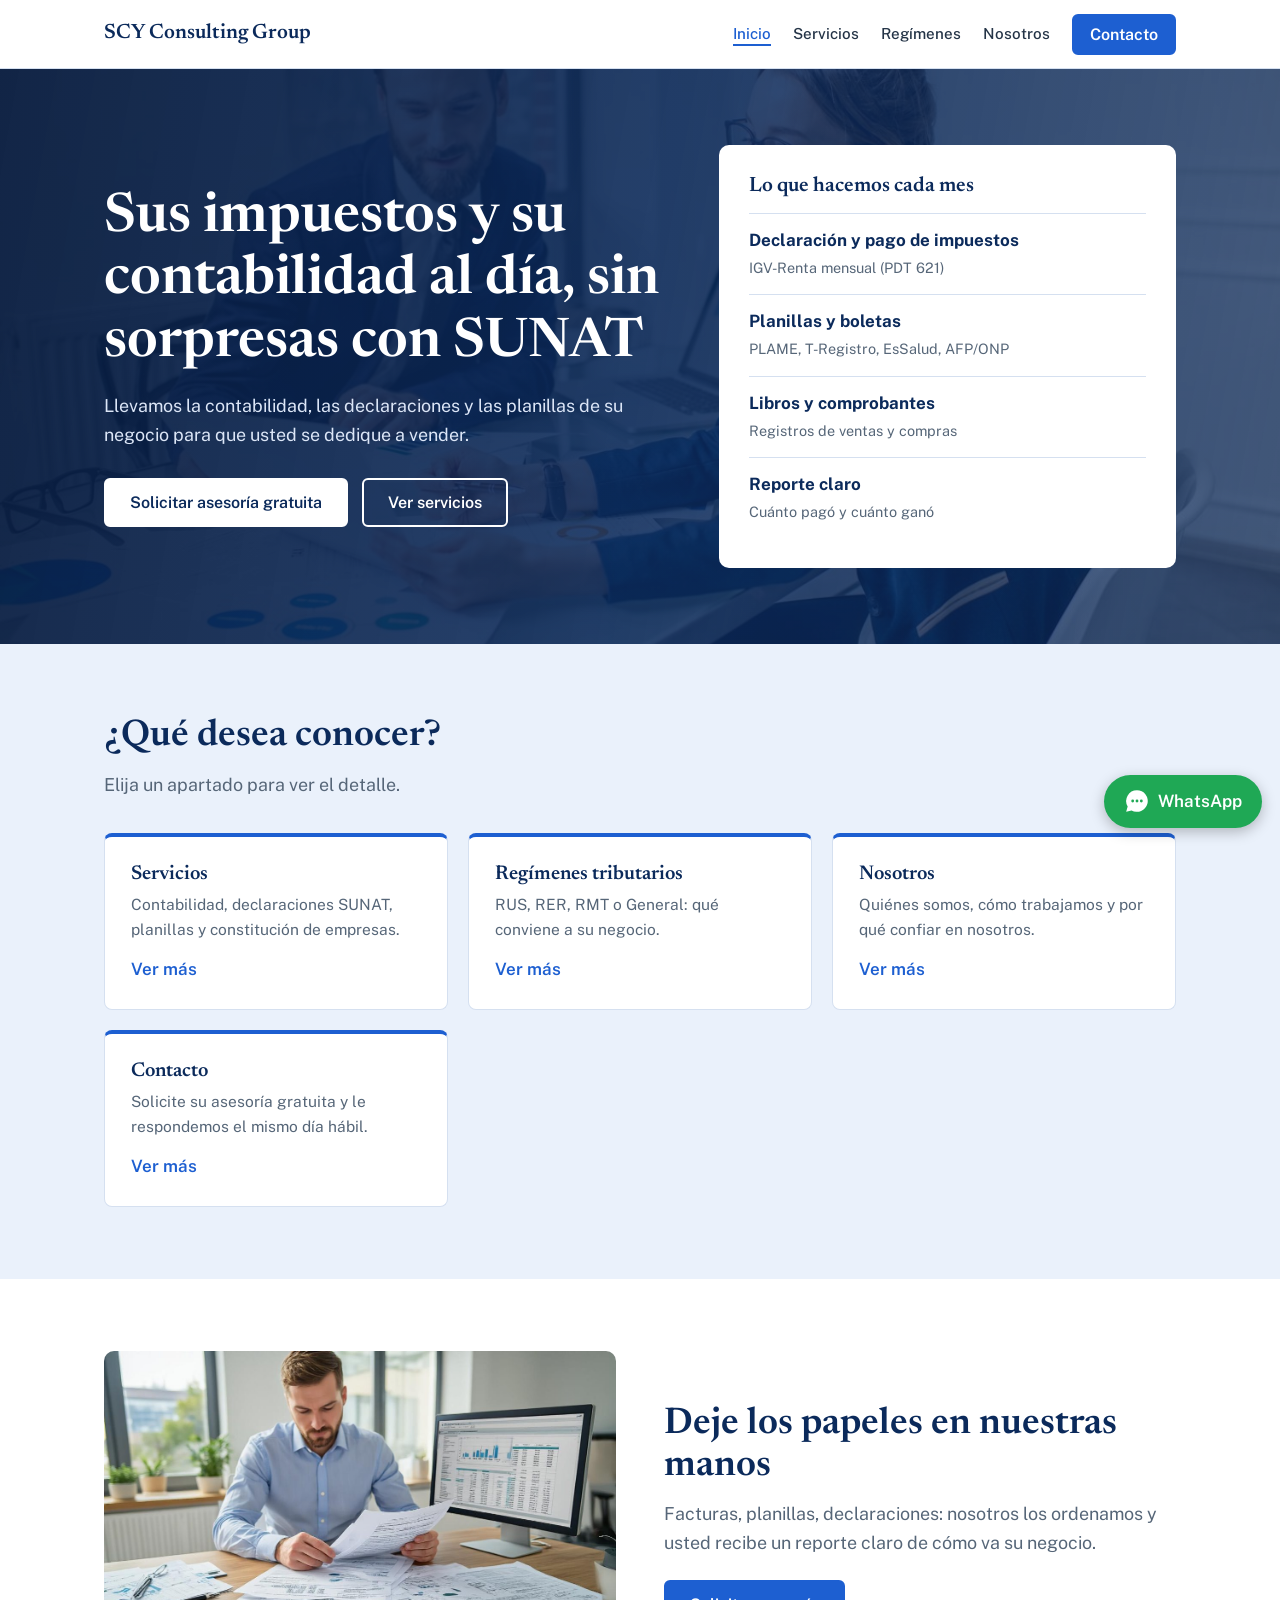
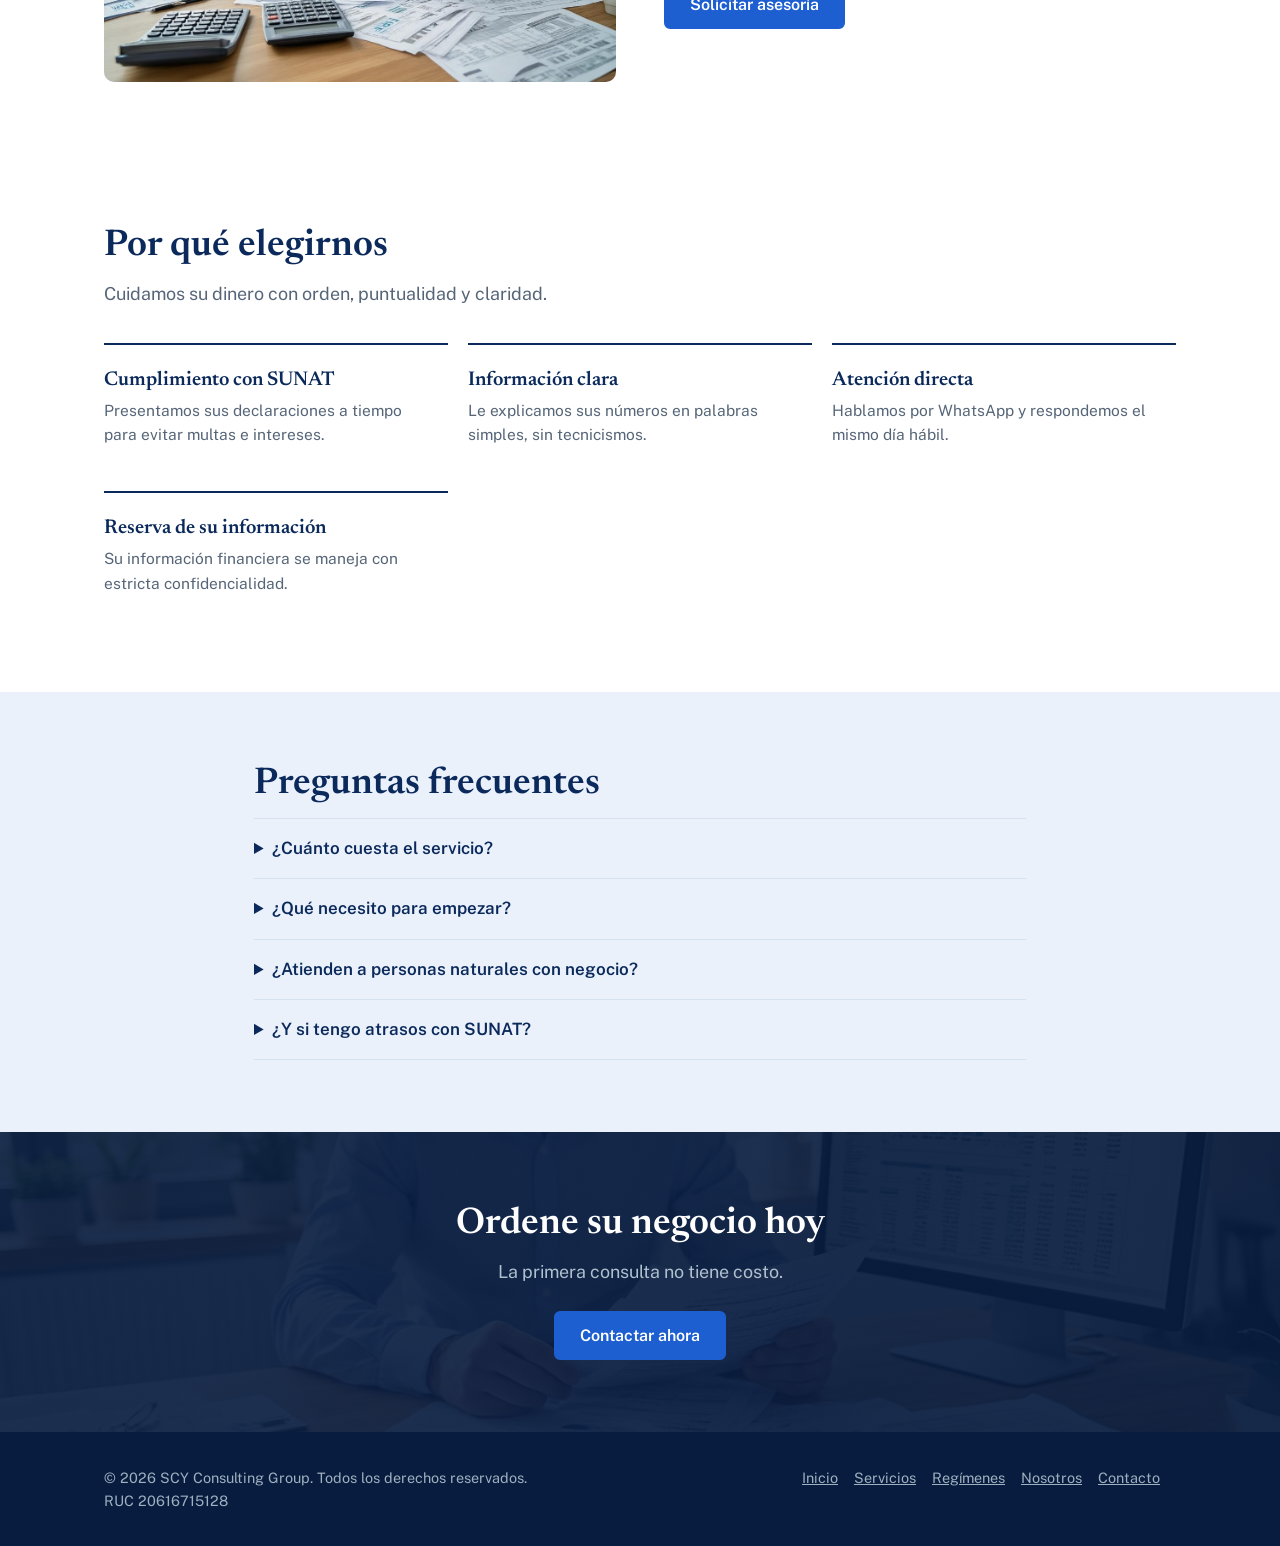
==== index.html @ 553c875e "Add files via upload" ====
<!DOCTYPE html><html lang="es-PE"><head><meta charset="utf-8"><meta name="viewport" content="width=device-width,initial-scale=1"><title>Contabilidad, impuestos y planillas en Perú | SCY Consulting Group</title><meta name="description" content="Estudio contable en Perú: contabilidad, SUNAT, planillas y asesoría tributaria para mypes y empresas.">
<link rel="preconnect" href="https://fonts.googleapis.com"><link rel="preconnect" href="https://fonts.gstatic.com" crossorigin><link href="https://fonts.googleapis.com/css2?family=Newsreader:opsz,wght@6..72,500;6..72,600&family=Public+Sans:wght@400;500;600&display=swap" rel="stylesheet"><link rel="stylesheet" href="styles.css"></head><body><div id="hdr"></div><main><section class="hero"><div class="wrap"><div><h1>Sus impuestos y su contabilidad al día, sin sorpresas con SUNAT</h1><p class="lead">Llevamos la contabilidad, las declaraciones y las planillas de su negocio para que usted se dedique a vender.</p><div class="acciones"><a class="btn" href="contacto.html">Solicitar asesoría gratuita</a><a class="btn sec" href="servicios.html">Ver servicios</a></div></div>
<aside class="panel"><h2>Lo que hacemos cada mes</h2><ul><li><b>Declaración y pago de impuestos</b><span>IGV-Renta mensual (PDT 621)</span></li><li><b>Planillas y boletas</b><span>PLAME, T-Registro, EsSalud, AFP/ONP</span></li><li><b>Libros y comprobantes</b><span>Registros de ventas y compras</span></li><li><b>Reporte claro</b><span>Cuánto pagó y cuánto ganó</span></li></ul></aside></div></section>
<section style="background:var(--arena)"><div class="wrap"><h2>¿Qué desea conocer?</h2><p class="lead">Elija un apartado para ver el detalle.</p><div class="accesos"><a class="acc" href="servicios.html"><h3>Servicios</h3><p>Contabilidad, declaraciones SUNAT, planillas y constitución de empresas.</p><em>Ver más</em></a><a class="acc" href="regimenes.html"><h3>Regímenes tributarios</h3><p>RUS, RER, RMT o General: qué conviene a su negocio.</p><em>Ver más</em></a><a class="acc" href="nosotros.html"><h3>Nosotros</h3><p>Quiénes somos, cómo trabajamos y por qué confiar en nosotros.</p><em>Ver más</em></a><a class="acc" href="contacto.html"><h3>Contacto</h3><p>Solicite su asesoría gratuita y le respondemos el mismo día hábil.</p><em>Ver más</em></a></div></div></section>
<section><div class="wrap dos" style="align-items:center"><img class="foto" src="foto-documentos.jpg" alt="Profesional revisando documentos contables y reportes en su escritorio" width="1200" height="780" loading="lazy"><div><h2>Deje los papeles en nuestras manos</h2><p class="lead">Facturas, planillas, declaraciones: nosotros los ordenamos y usted recibe un reporte claro de cómo va su negocio.</p><p style="margin-top:22px"><a class="btn" href="contacto.html">Solicitar asesoría</a></p></div></div></section><section><div class="wrap"><h2>Por qué elegirnos</h2><p class="lead">Cuidamos su dinero con orden, puntualidad y claridad.</p><div class="accesos"><div class="val"><h3>Cumplimiento con SUNAT</h3><p>Presentamos sus declaraciones a tiempo para evitar multas e intereses.</p></div><div class="val"><h3>Información clara</h3><p>Le explicamos sus números en palabras simples, sin tecnicismos.</p></div><div class="val"><h3>Atención directa</h3><p>Hablamos por WhatsApp y respondemos el mismo día hábil.</p></div><div class="val"><h3>Reserva de su información</h3><p>Su información financiera se maneja con estricta confidencialidad.</p></div></div></div></section><section style="background:var(--arena)"><div class="wrap" style="max-width:820px"><h2>Preguntas frecuentes</h2><details><summary>¿Cuánto cuesta el servicio?</summary><p>Depende de su régimen, la cantidad de comprobantes y de trabajadores. La primera consulta no tiene costo y le damos una propuesta clara.</p></details><details><summary>¿Qué necesito para empezar?</summary><p>Su RUC, su clave SOL y los comprobantes del mes. Le indicamos el resto.</p></details><details><summary>¿Atienden a personas naturales con negocio?</summary><p>Sí. Atendemos personas naturales con negocio, mypes y empresas.</p></details><details><summary>¿Y si tengo atrasos con SUNAT?</summary><p>Revisamos su situación y la regularizamos con un plan ordenado.</p></details></div></section><section class="cta"><div class="wrap"><h2>Ordene su negocio hoy</h2><p class="lead">La primera consulta no tiene costo.</p><a class="btn" href="contacto.html">Contactar ahora</a></div></section></main><div id="ftr"></div><script src="site.js"></script></body></html>
---- styles.css ----
:root{--tinta:#0B2A5B;--verde:#1D5FD1;--verde2:#164AA6;--arena:#EAF1FB;--papel:#FFFFFF;--linea:#D5E0F0;--texto:#243447;--suave:#566678;--serif:'Newsreader',Georgia,serif;--sans:'Public Sans',system-ui,Arial,sans-serif}
*{box-sizing:border-box;margin:0;padding:0}html{scroll-behavior:smooth}
body{font-family:var(--sans);color:var(--texto);background:var(--papel);line-height:1.6;font-size:17px}
a{color:inherit}:focus-visible{outline:3px solid var(--verde);outline-offset:3px}
.wrap{max-width:1120px;margin:0 auto;padding:0 24px}
h1,h2,h3{font-family:var(--serif);color:var(--tinta);line-height:1.15;font-weight:600}
h1{font-size:clamp(2.1rem,5vw,3.4rem)}h2{font-size:clamp(1.6rem,3.2vw,2.3rem);margin-bottom:12px}h3{font-size:1.25rem;margin-bottom:6px}
.lead{font-size:1.12rem;color:var(--suave);max-width:62ch}
.btn{display:inline-block;padding:13px 24px;border-radius:6px;font:600 1rem var(--sans);text-decoration:none;border:2px solid var(--verde);background:var(--verde);color:#fff;cursor:pointer}
.btn:hover{background:var(--verde2);border-color:var(--verde2)}.btn.sec{background:transparent;color:var(--verde)}.btn.sec:hover{background:var(--verde);color:#fff}
section{padding:72px 0}
header{border-bottom:1px solid var(--linea);background:var(--papel);position:sticky;top:0;z-index:20}
.nav{display:flex;align-items:center;justify-content:space-between;min-height:68px;gap:16px;flex-wrap:wrap}
.logo{font-family:var(--serif);font-size:1.3rem;font-weight:600;color:var(--tinta);text-decoration:none}.logo span{color:var(--verde)}
nav ul{display:flex;gap:22px;list-style:none;align-items:center;flex-wrap:wrap}
nav a{text-decoration:none;font-size:.95rem;font-weight:500;padding:4px 0}nav a:hover,nav a.on{color:var(--verde);box-shadow:inset 0 -2px var(--verde)}
nav a.btn{padding:9px 16px;color:#fff;box-shadow:none}
.banda{background:var(--arena);padding:56px 0}.banda h1{font-size:clamp(1.9rem,4vw,2.8rem);margin-bottom:10px}
.hero{padding:76px 0}.hero .wrap{display:grid;grid-template-columns:1.1fr .9fr;gap:56px;align-items:center}
.hero h1{margin-bottom:18px}.acciones{display:flex;gap:14px;flex-wrap:wrap;margin-top:28px}
.panel{background:var(--tinta);color:#E8EEF3;border-radius:10px;padding:30px}.panel h2{color:#fff;font-size:1.3rem}
.panel ul{list-style:none;margin-top:14px}.panel li{padding:13px 0;border-top:1px solid rgba(255,255,255,.15)}.panel b{display:block;color:#fff}.panel span{color:#AFC0CE;font-size:.9rem}
.accesos{display:grid;grid-template-columns:repeat(3,1fr);gap:20px;margin-top:34px}
.acc{display:block;background:#fff;border:1px solid var(--linea);border-top:4px solid var(--verde);border-radius:8px;padding:26px;text-decoration:none}
.acc:hover{border-top-color:var(--tinta);box-shadow:0 6px 18px rgba(11,42,91,.14)}.acc p{color:var(--suave);font-size:.97rem;margin-bottom:14px}.acc em{font-style:normal;font-weight:600;color:var(--verde)}
.cta{background:var(--tinta);color:#fff;text-align:center}.cta h2{color:#fff}.cta p{color:#AFC0CE;margin:0 auto 24px}
.dos{display:grid;grid-template-columns:1fr 1fr;gap:48px}
.lista{list-style:none}.lista li{padding:16px 0;border-top:1px solid var(--linea)}.lista b{color:var(--tinta)}
.serv{padding:30px 0;border-top:2px solid var(--tinta);display:grid;grid-template-columns:1fr 2fr;gap:30px;scroll-margin-top:90px}.serv ul{padding-left:20px;color:var(--suave)}
.tw{overflow-x:auto;margin-top:30px}table{width:100%;border-collapse:collapse;min-width:640px;background:#fff}
th,td{text-align:left;padding:15px 18px;border-bottom:1px solid var(--linea);font-size:.96rem;vertical-align:top}th{background:var(--tinta);color:#fff}td:first-child{font-weight:600;color:var(--tinta)}
.nota{margin-top:14px;font-size:.9rem;color:var(--suave)}
.datos{list-style:none;margin-top:24px}.datos li{padding:14px 0;border-top:1px solid var(--linea)}.datos b{display:block;font-size:.88rem;color:var(--suave);font-weight:500}
form{background:#fff;border:1px solid var(--linea);border-radius:10px;padding:28px}label{display:block;font-weight:600;font-size:.92rem;margin-bottom:6px;color:var(--tinta)}
input,select,textarea{width:100%;padding:12px 14px;border:1px solid #B4C3DA;border-radius:6px;font:inherit;margin-bottom:16px;background:#fff}textarea{min-height:100px}form .btn{width:100%}
footer{background:#081C3F;color:#9FB0BF;padding:34px 0;font-size:.9rem}footer .wrap{display:flex;justify-content:space-between;gap:20px;flex-wrap:wrap}footer a{margin-right:16px}
.wa{position:fixed;right:18px;bottom:72px;z-index:30;background:#1FA855;color:#fff;text-decoration:none;font-weight:600;padding:13px 20px;border-radius:999px;box-shadow:0 4px 14px rgba(0,0,0,.25)}
@media(max-width:860px){.hero .wrap,.dos,.serv{grid-template-columns:1fr;gap:28px}.accesos{grid-template-columns:1fr 1fr}}
@media(max-width:560px){section{padding:52px 0}.accesos{grid-template-columns:1fr}nav ul{gap:14px}}
@media(prefers-reduced-motion:reduce){html{scroll-behavior:auto}}
.val{padding:24px 24px 24px 0;border-top:2px solid var(--tinta)}.val p{color:var(--suave);font-size:.97rem}details{border-top:1px solid var(--linea);padding:16px 0}details:last-child{border-bottom:1px solid var(--linea)}summary{cursor:pointer;font-weight:600;color:var(--tinta)}details p{margin-top:10px;color:var(--suave);max-width:70ch}
.foto{width:100%;height:auto;display:block;border-radius:10px}
.wa{display:flex;align-items:center;gap:8px}
@media(max-width:560px){.wa span{display:none}.wa{padding:14px;border-radius:50%}}
.hero{background:linear-gradient(100deg,rgba(8,28,63,.95) 0%,rgba(11,42,91,.88) 50%,rgba(11,42,91,.7) 100%),url(foto-equipo.jpg) center/cover no-repeat}
.hero h1{color:#fff}.hero .lead{color:#DCE6F7}
.hero .btn:not(.sec){background:#fff;color:var(--tinta);border-color:#fff}.hero .btn:not(.sec):hover{background:#EAF1FB;border-color:#EAF1FB}
.hero .btn.sec{color:#fff;border-color:#fff}.hero .btn.sec:hover{background:#fff;color:var(--tinta)}
.hero .panel{background:#fff;color:var(--texto)}.hero .panel h2,.hero .panel b{color:var(--tinta)}.hero .panel li{border-top-color:var(--linea)}.hero .panel span{color:var(--suave)}
.banda.f1,.banda.f2,.banda.f3,.banda.f4{padding:92px 0}
.banda.f1{background:linear-gradient(100deg,rgba(8,28,63,.93),rgba(11,42,91,.78)),url(foto-documentos.jpg) center 35%/cover}
.banda.f2{background:linear-gradient(100deg,rgba(8,28,63,.93),rgba(11,42,91,.78)),url(foto-equipo.jpg) left bottom/cover}
.banda.f3{background:linear-gradient(100deg,rgba(8,28,63,.93),rgba(11,42,91,.78)),url(foto-equipo.jpg) right center/cover}
.banda.f4{background:linear-gradient(100deg,rgba(8,28,63,.93),rgba(11,42,91,.78)),url(foto-documentos.jpg) right center/cover}
.banda.f1 h1,.banda.f2 h1,.banda.f3 h1,.banda.f4 h1{color:#fff}.banda.f1 .lead,.banda.f2 .lead,.banda.f3 .lead,.banda.f4 .lead{color:#DCE6F7}
.cta{background:linear-gradient(rgba(8,28,63,.91),rgba(8,28,63,.91)),url(foto-documentos.jpg) center/cover}
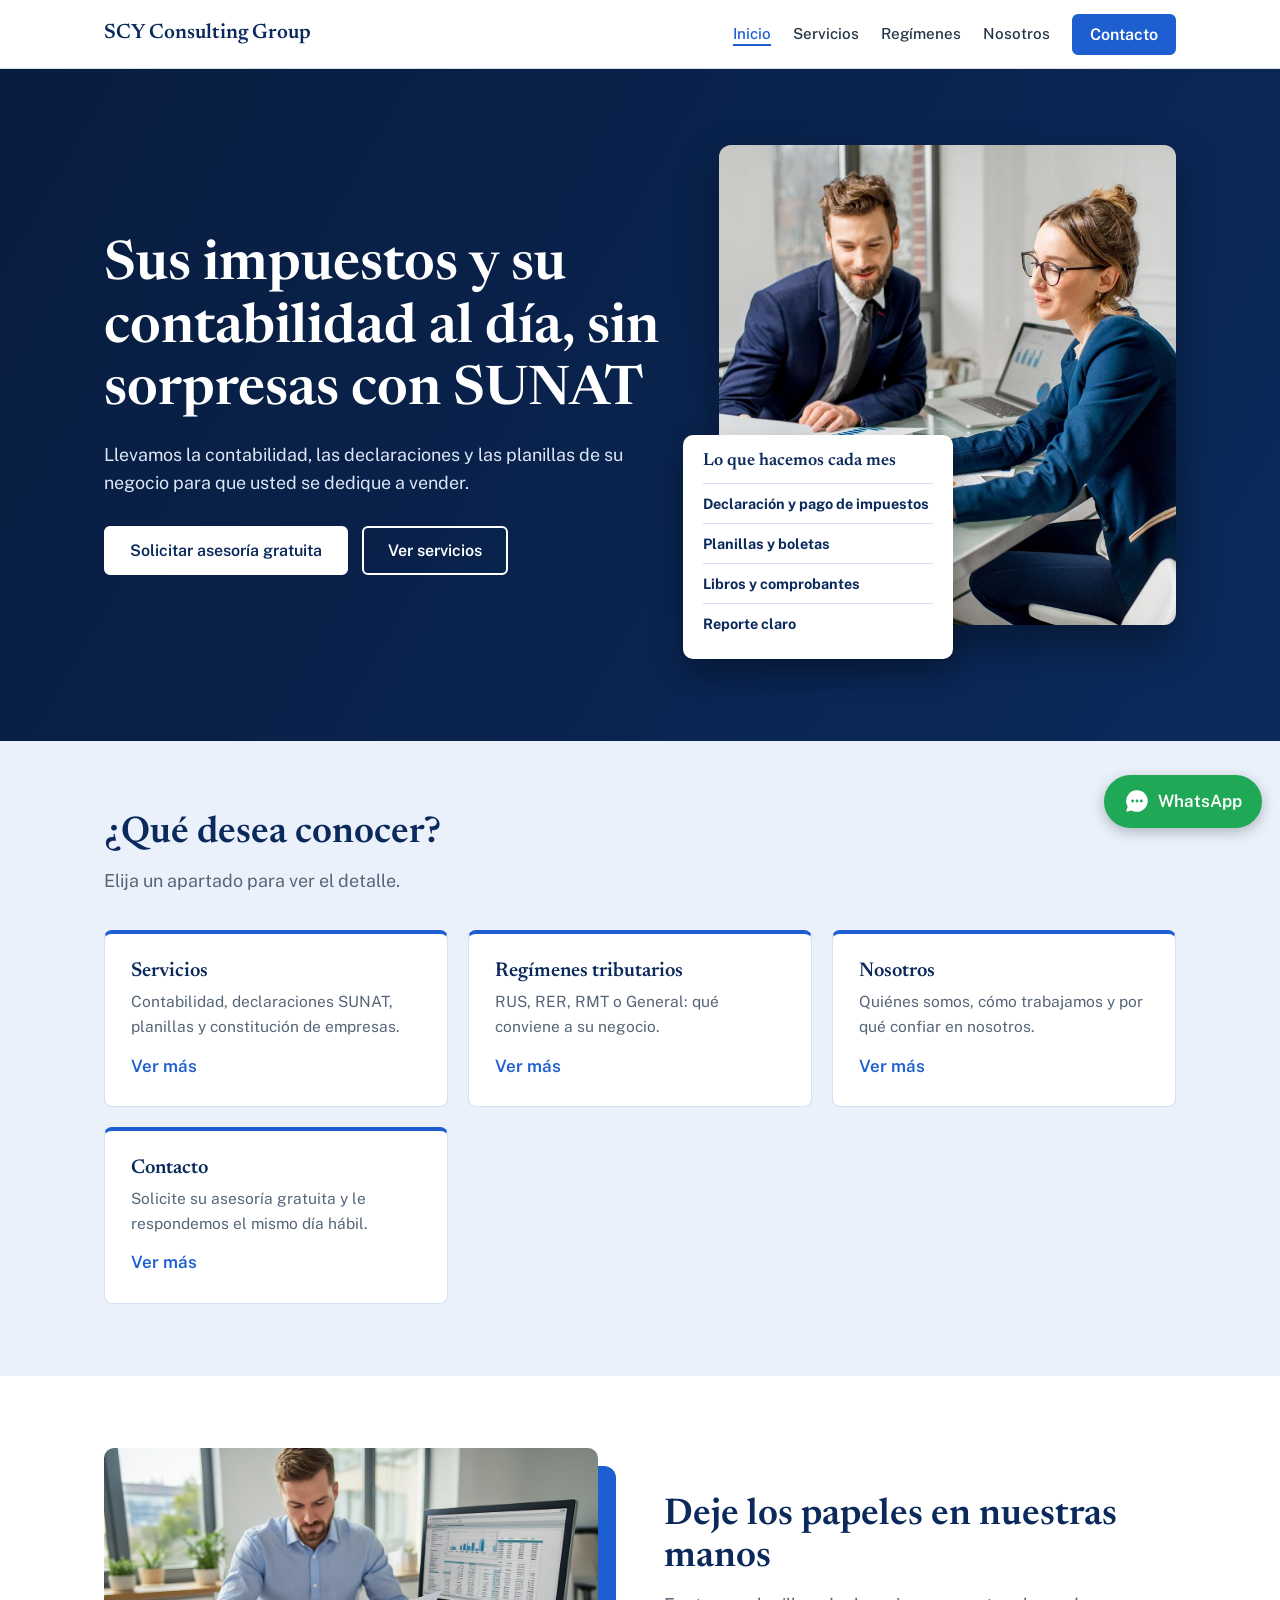
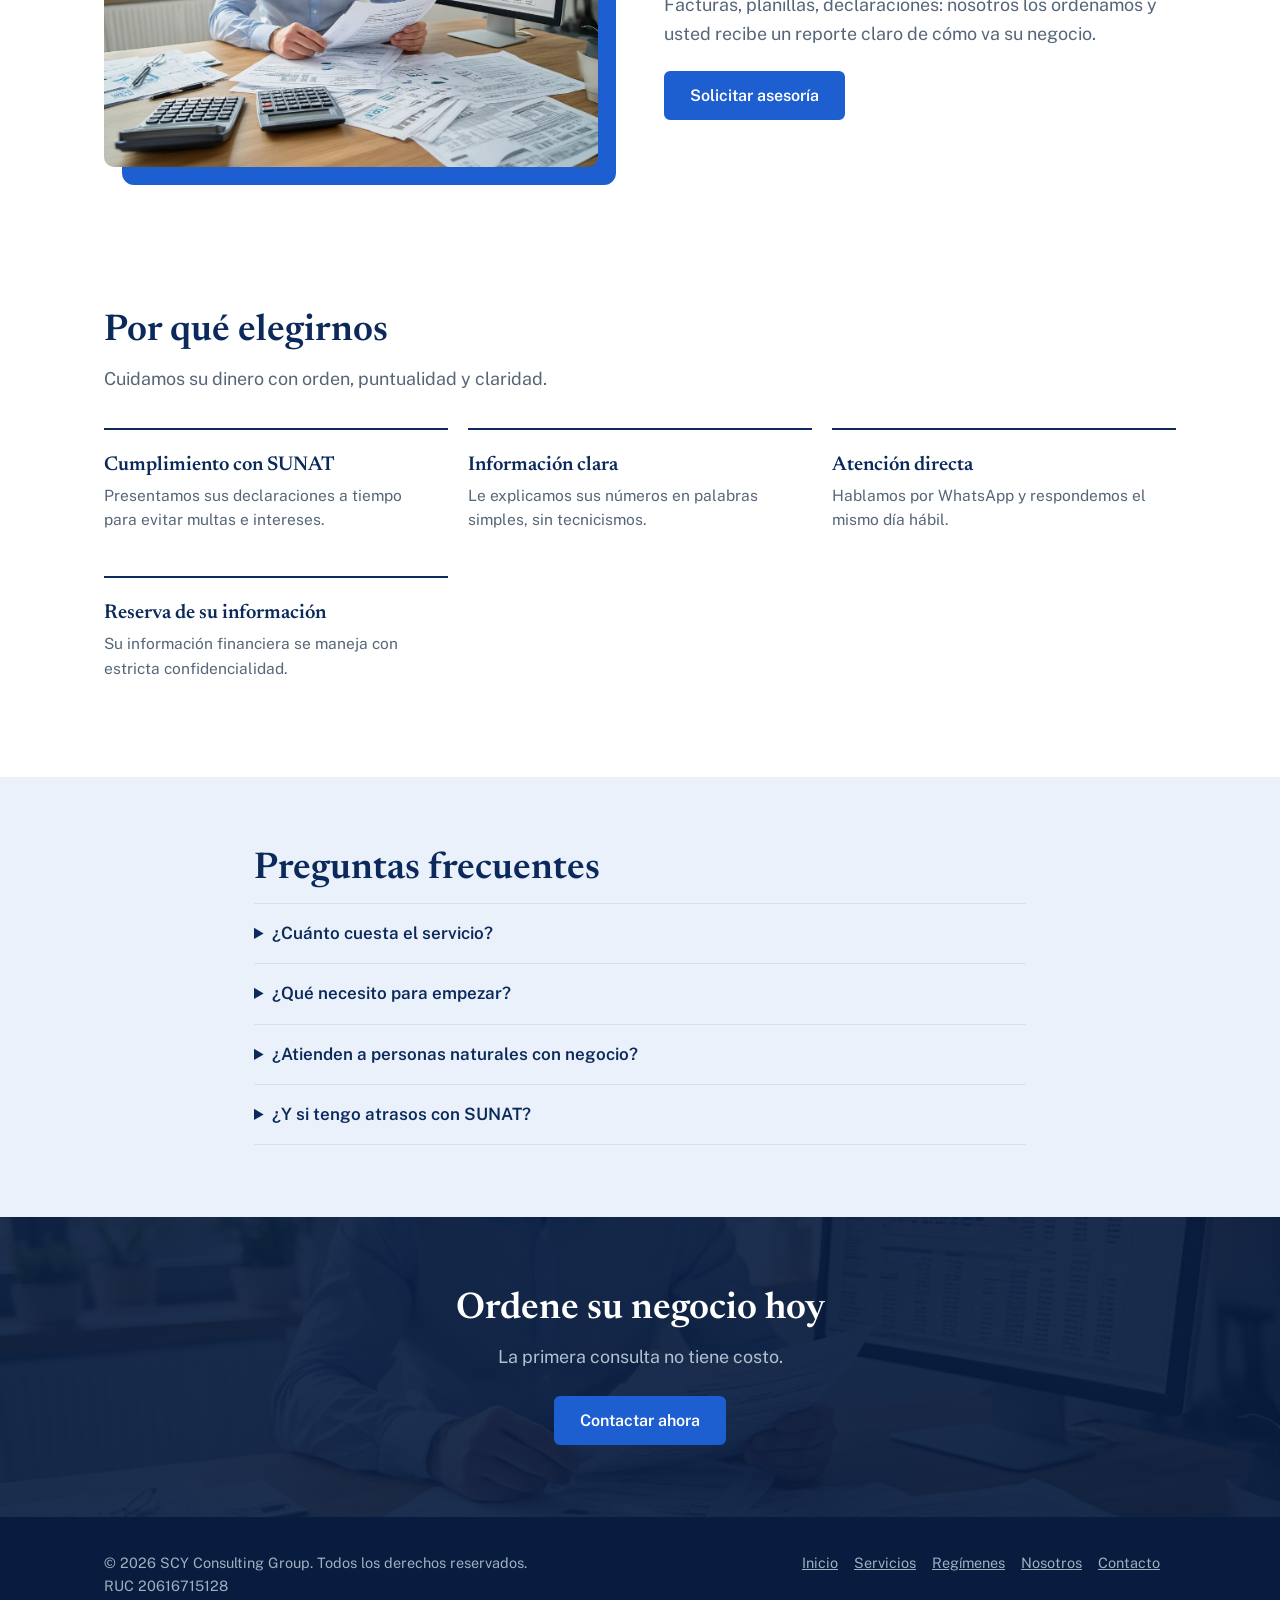
==== commit e01d959a: "Add files via upload" ====
--- a/index.html
+++ b/index.html
@@ -1,5 +1,5 @@
 <!DOCTYPE html><html lang="es-PE"><head><meta charset="utf-8"><meta name="viewport" content="width=device-width,initial-scale=1"><title>Contabilidad, impuestos y planillas en Perú | SCY Consulting Group</title><meta name="description" content="Estudio contable en Perú: contabilidad, SUNAT, planillas y asesoría tributaria para mypes y empresas.">
 <link rel="preconnect" href="https://fonts.googleapis.com"><link rel="preconnect" href="https://fonts.gstatic.com" crossorigin><link href="https://fonts.googleapis.com/css2?family=Newsreader:opsz,wght@6..72,500;6..72,600&family=Public+Sans:wght@400;500;600&display=swap" rel="stylesheet"><link rel="stylesheet" href="styles.css"></head><body><div id="hdr"></div><main><section class="hero"><div class="wrap"><div><h1>Sus impuestos y su contabilidad al día, sin sorpresas con SUNAT</h1><p class="lead">Llevamos la contabilidad, las declaraciones y las planillas de su negocio para que usted se dedique a vender.</p><div class="acciones"><a class="btn" href="contacto.html">Solicitar asesoría gratuita</a><a class="btn sec" href="servicios.html">Ver servicios</a></div></div>
-<aside class="panel"><h2>Lo que hacemos cada mes</h2><ul><li><b>Declaración y pago de impuestos</b><span>IGV-Renta mensual (PDT 621)</span></li><li><b>Planillas y boletas</b><span>PLAME, T-Registro, EsSalud, AFP/ONP</span></li><li><b>Libros y comprobantes</b><span>Registros de ventas y compras</span></li><li><b>Reporte claro</b><span>Cuánto pagó y cuánto ganó</span></li></ul></aside></div></section>
+<div class="herofoto"><img src="foto-equipo.jpg" alt="Asesores contables reunidos revisando reportes financieros" width="1200" height="800"><aside class="panel"><h2>Lo que hacemos cada mes</h2><ul><li><b>Declaración y pago de impuestos</b><span>IGV-Renta mensual (PDT 621)</span></li><li><b>Planillas y boletas</b><span>PLAME, T-Registro, EsSalud, AFP/ONP</span></li><li><b>Libros y comprobantes</b><span>Registros de ventas y compras</span></li><li><b>Reporte claro</b><span>Cuánto pagó y cuánto ganó</span></li></ul></aside></div></div></section>
 <section style="background:var(--arena)"><div class="wrap"><h2>¿Qué desea conocer?</h2><p class="lead">Elija un apartado para ver el detalle.</p><div class="accesos"><a class="acc" href="servicios.html"><h3>Servicios</h3><p>Contabilidad, declaraciones SUNAT, planillas y constitución de empresas.</p><em>Ver más</em></a><a class="acc" href="regimenes.html"><h3>Regímenes tributarios</h3><p>RUS, RER, RMT o General: qué conviene a su negocio.</p><em>Ver más</em></a><a class="acc" href="nosotros.html"><h3>Nosotros</h3><p>Quiénes somos, cómo trabajamos y por qué confiar en nosotros.</p><em>Ver más</em></a><a class="acc" href="contacto.html"><h3>Contacto</h3><p>Solicite su asesoría gratuita y le respondemos el mismo día hábil.</p><em>Ver más</em></a></div></div></section>
-<section><div class="wrap dos" style="align-items:center"><img class="foto" src="foto-documentos.jpg" alt="Profesional revisando documentos contables y reportes en su escritorio" width="1200" height="780" loading="lazy"><div><h2>Deje los papeles en nuestras manos</h2><p class="lead">Facturas, planillas, declaraciones: nosotros los ordenamos y usted recibe un reporte claro de cómo va su negocio.</p><p style="margin-top:22px"><a class="btn" href="contacto.html">Solicitar asesoría</a></p></div></div></section><section><div class="wrap"><h2>Por qué elegirnos</h2><p class="lead">Cuidamos su dinero con orden, puntualidad y claridad.</p><div class="accesos"><div class="val"><h3>Cumplimiento con SUNAT</h3><p>Presentamos sus declaraciones a tiempo para evitar multas e intereses.</p></div><div class="val"><h3>Información clara</h3><p>Le explicamos sus números en palabras simples, sin tecnicismos.</p></div><div class="val"><h3>Atención directa</h3><p>Hablamos por WhatsApp y respondemos el mismo día hábil.</p></div><div class="val"><h3>Reserva de su información</h3><p>Su información financiera se maneja con estricta confidencialidad.</p></div></div></div></section><section style="background:var(--arena)"><div class="wrap" style="max-width:820px"><h2>Preguntas frecuentes</h2><details><summary>¿Cuánto cuesta el servicio?</summary><p>Depende de su régimen, la cantidad de comprobantes y de trabajadores. La primera consulta no tiene costo y le damos una propuesta clara.</p></details><details><summary>¿Qué necesito para empezar?</summary><p>Su RUC, su clave SOL y los comprobantes del mes. Le indicamos el resto.</p></details><details><summary>¿Atienden a personas naturales con negocio?</summary><p>Sí. Atendemos personas naturales con negocio, mypes y empresas.</p></details><details><summary>¿Y si tengo atrasos con SUNAT?</summary><p>Revisamos su situación y la regularizamos con un plan ordenado.</p></details></div></section><section class="cta"><div class="wrap"><h2>Ordene su negocio hoy</h2><p class="lead">La primera consulta no tiene costo.</p><a class="btn" href="contacto.html">Contactar ahora</a></div></section></main><div id="ftr"></div><script src="site.js"></script></body></html>+<section><div class="wrap dos" style="align-items:center"><div class="marco"><img class="foto" src="foto-documentos.jpg" alt="Profesional revisando documentos contables y reportes en su escritorio" width="1200" height="780" loading="lazy"></div><div><h2>Deje los papeles en nuestras manos</h2><p class="lead">Facturas, planillas, declaraciones: nosotros los ordenamos y usted recibe un reporte claro de cómo va su negocio.</p><p style="margin-top:22px"><a class="btn" href="contacto.html">Solicitar asesoría</a></p></div></div></section><section><div class="wrap"><h2>Por qué elegirnos</h2><p class="lead">Cuidamos su dinero con orden, puntualidad y claridad.</p><div class="accesos"><div class="val"><h3>Cumplimiento con SUNAT</h3><p>Presentamos sus declaraciones a tiempo para evitar multas e intereses.</p></div><div class="val"><h3>Información clara</h3><p>Le explicamos sus números en palabras simples, sin tecnicismos.</p></div><div class="val"><h3>Atención directa</h3><p>Hablamos por WhatsApp y respondemos el mismo día hábil.</p></div><div class="val"><h3>Reserva de su información</h3><p>Su información financiera se maneja con estricta confidencialidad.</p></div></div></div></section><section style="background:var(--arena)"><div class="wrap" style="max-width:820px"><h2>Preguntas frecuentes</h2><details><summary>¿Cuánto cuesta el servicio?</summary><p>Depende de su régimen, la cantidad de comprobantes y de trabajadores. La primera consulta no tiene costo y le damos una propuesta clara.</p></details><details><summary>¿Qué necesito para empezar?</summary><p>Su RUC, su clave SOL y los comprobantes del mes. Le indicamos el resto.</p></details><details><summary>¿Atienden a personas naturales con negocio?</summary><p>Sí. Atendemos personas naturales con negocio, mypes y empresas.</p></details><details><summary>¿Y si tengo atrasos con SUNAT?</summary><p>Revisamos su situación y la regularizamos con un plan ordenado.</p></details></div></section><section class="cta"><div class="wrap"><h2>Ordene su negocio hoy</h2><p class="lead">La primera consulta no tiene costo.</p><a class="btn" href="contacto.html">Contactar ahora</a></div></section></main><div id="ftr"></div><script src="site.js"></script></body></html>
--- a/styles.css
+++ b/styles.css
@@ -54,3 +54,13 @@
 .banda.f4{background:linear-gradient(100deg,rgba(8,28,63,.93),rgba(11,42,91,.78)),url(foto-documentos.jpg) right center/cover}
 .banda.f1 h1,.banda.f2 h1,.banda.f3 h1,.banda.f4 h1{color:#fff}.banda.f1 .lead,.banda.f2 .lead,.banda.f3 .lead,.banda.f4 .lead{color:#DCE6F7}
 .cta{background:linear-gradient(rgba(8,28,63,.91),rgba(8,28,63,.91)),url(foto-documentos.jpg) center/cover}
+.hero{background:linear-gradient(120deg,#081C3F,#0B2A5B)}
+.herofoto{position:relative;margin-bottom:40px}
+.herofoto img{width:100%;height:440px;object-fit:cover;object-position:60% 40%;border-radius:12px;display:block;box-shadow:0 20px 40px rgba(0,0,0,.35)}
+.hero .panel{position:absolute;left:-36px;bottom:-34px;width:min(320px,82%);padding:20px 22px;box-shadow:0 14px 30px rgba(0,0,0,.3)}
+.hero .panel h2{font-size:1.1rem}.hero .panel ul{margin-top:8px}.hero .panel li{padding:9px 0;font-size:.9rem}
+.marco{position:relative;margin-right:18px}.marco:before{content:"";position:absolute;inset:18px -18px -18px 18px;background:var(--verde);border-radius:12px}.marco img{position:relative}
+@media(max-width:860px){.herofoto{margin-bottom:0}.herofoto img{height:280px}.hero .panel{position:relative;left:auto;bottom:auto;width:auto;margin:-46px 12px 0}}
+.herofoto img{height:480px;object-position:40% 25%}
+.hero .panel{width:min(270px,80%);padding:16px 20px}.hero .panel span{display:none}.hero .panel li{padding:8px 0}
+@media(max-width:860px){.herofoto img{height:280px}.hero .panel{width:auto}}
